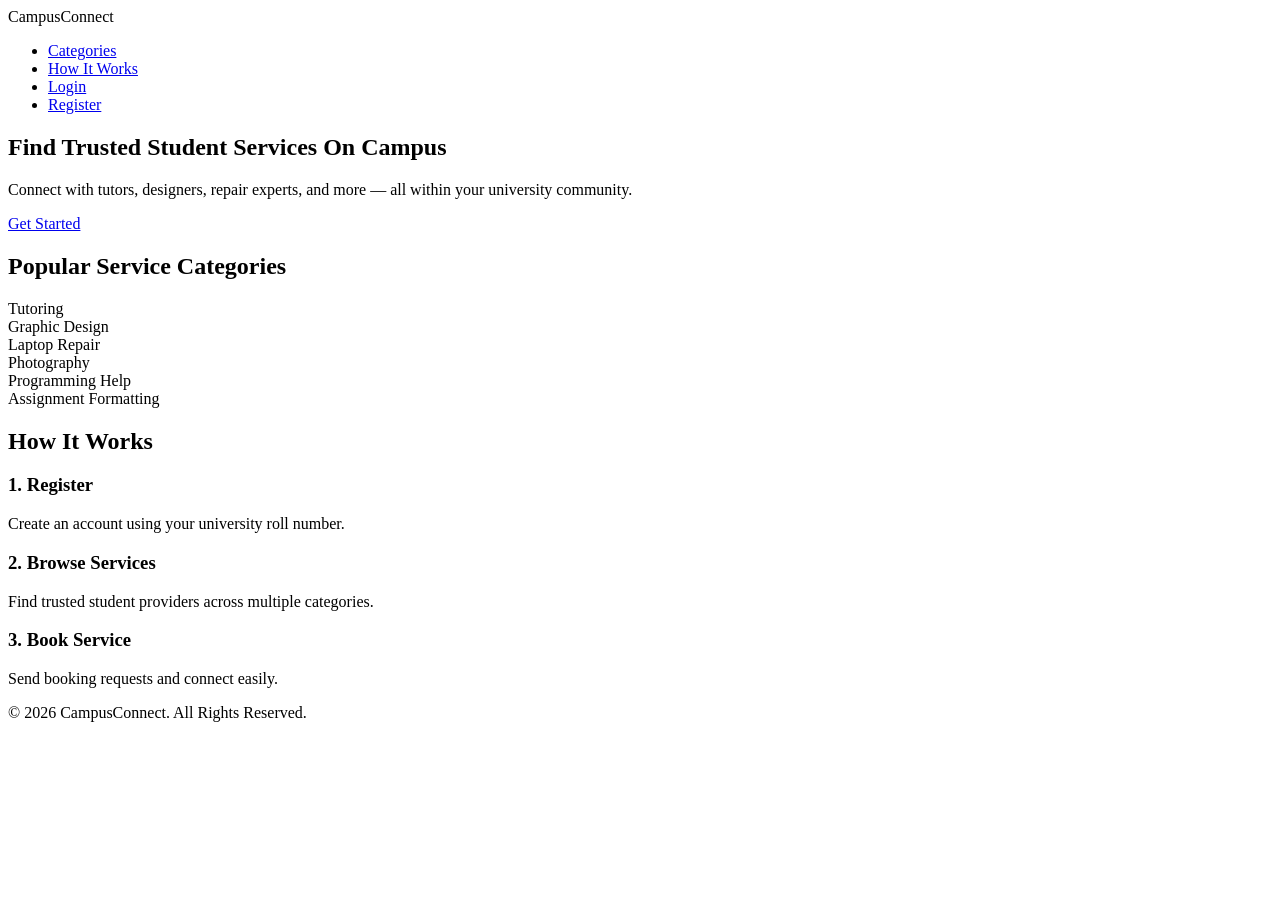
==== index.html @ a0777a3f "admin.html page is created and styled , also changes color of almost evrything" ====
<!DOCTYPE html>
<html lang="en">
<head>
    <meta charset="UTF-8">
    <meta name="viewport" content="width=device-width, initial-scale=1.0">
    <title>CampusConnect</title>

    <link rel="stylesheet" href="css/style.css">
</head>
<body class="index">

    <!-- NAVBAR -->
    <header>
        <nav class="navbar">
            <div class="logo">CampusConnect</div>

            <ul class="nav-links">
                <li><a href="#categories">Categories</a></li>
                <li><a href="#how-it-works">How It Works</a></li>
                <li><a href="login.html">Login</a></li>
                <li><a href="register.html" class="register-btn">Register</a></li>
            </ul>
        </nav>
    </header>

    <!-- HERO SECTION -->
    <section class="hero">
        <div class="hero-content">
            <h1>Find Trusted Student Services On Campus</h1>
            <p>
                Connect with tutors, designers, repair experts, and more —
                all within your university community.
            </p>

            <a href="register.html" class="hero-btn">Get Started</a>
        </div>
    </section>

    <!-- SERVICE CATEGORIES -->
    <section id="categories" class="categories">
        <h2>Popular Service Categories</h2>

        <div class="category-grid">
            <div class="category-card">Tutoring</div>
            <div class="category-card">Graphic Design</div>
            <div class="category-card">Laptop Repair</div>
            <div class="category-card">Photography</div>
            <div class="category-card">Programming Help</div>
            <div class="category-card">Assignment Formatting</div>
        </div>
    </section>

    <!-- HOW IT WORKS -->
    <section id="how-it-works" class="how-it-works">
        <h2>How It Works</h2>

        <div class="steps">
            <div class="step-card">
                <h3>1. Register</h3>
                <p>Create an account using your university roll number.</p>
            </div>

            <div class="step-card">
                <h3>2. Browse Services</h3>
                <p>Find trusted student providers across multiple categories.</p>
            </div>

            <div class="step-card">
                <h3>3. Book Service</h3>
                <p>Send booking requests and connect easily.</p>
            </div>
        </div>
    </section>

    <!-- FOOTER -->
    <footer>
        <p>© 2026 CampusConnect. All Rights Reserved.</p>
    </footer>

    <script src="js/app.js"></script>
</body>
</html>
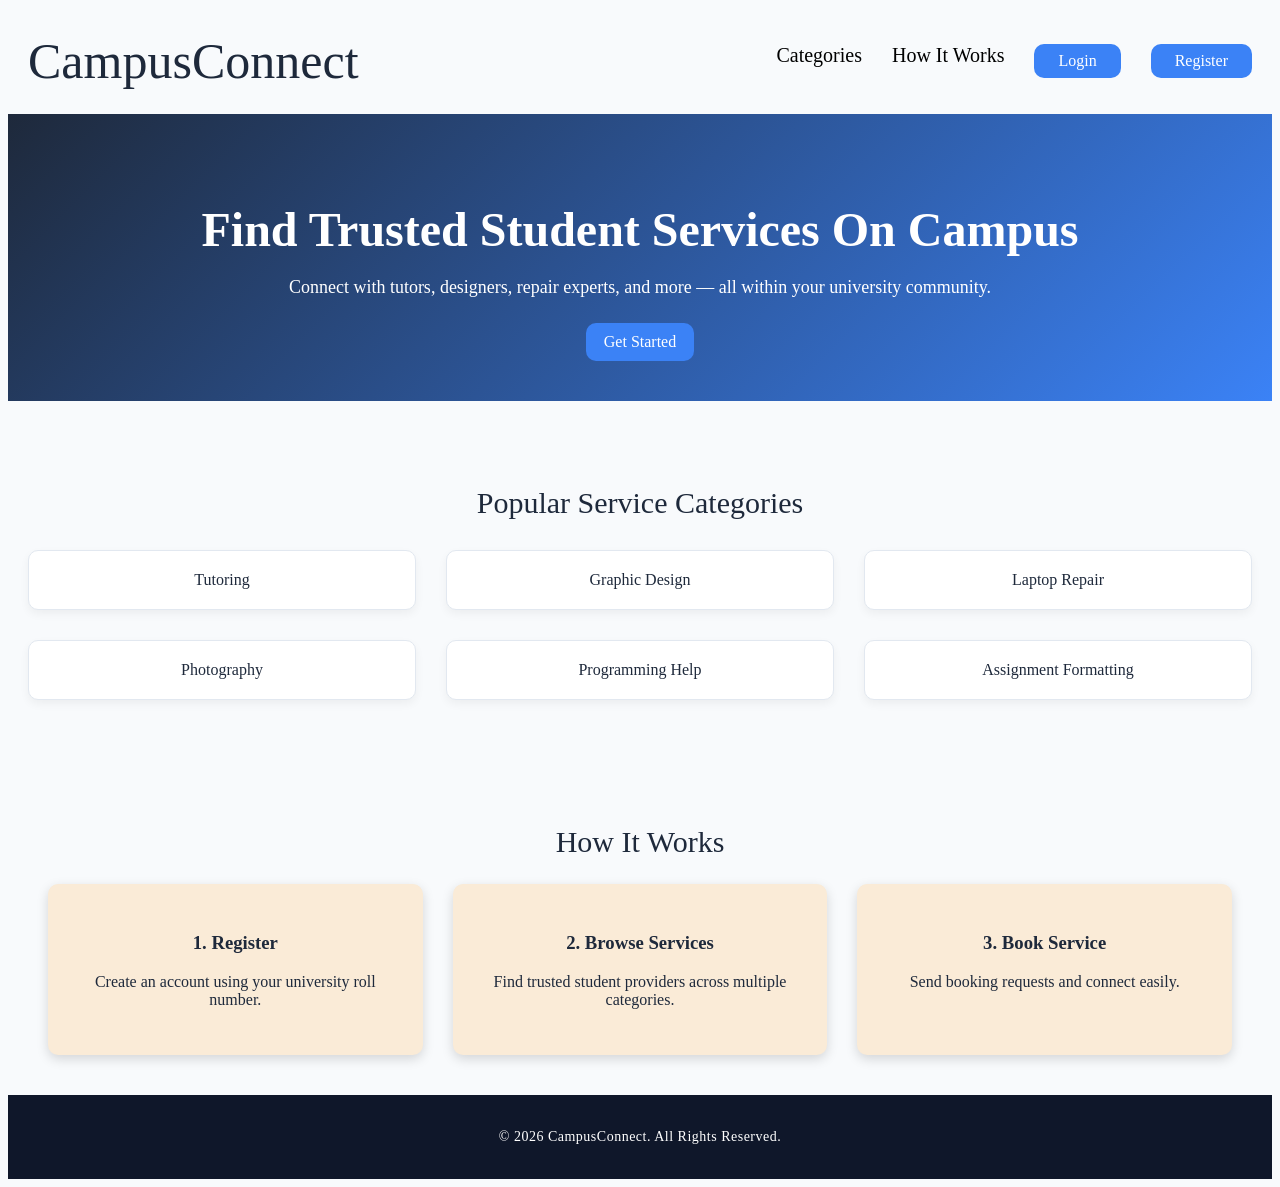
==== commit 2217d5b4: "final clear working version of project" ====
--- a/index.html
+++ b/index.html
@@ -4,79 +4,299 @@
     <meta charset="UTF-8">
     <meta name="viewport" content="width=device-width, initial-scale=1.0">
     <title>CampusConnect</title>
-
-    <link rel="stylesheet" href="css/style.css">
+    <link rel="stylesheet" href="style.css">
 </head>
-<body class="index">
-
-    <!-- NAVBAR -->
-    <header>
+<body>
+
+    <!-- 1. LANDING/LOGGED-OUT NAVBAR -->
+    <header id="logged-out-header" class="nav-container">
         <nav class="navbar">
             <div class="logo">CampusConnect</div>
-
             <ul class="nav-links">
                 <li><a href="#categories">Categories</a></li>
                 <li><a href="#how-it-works">How It Works</a></li>
-                <li><a href="login.html">Login</a></li>
-                <li><a href="register.html" class="register-btn">Register</a></li>
+                <li><a href="#login" class="login-nav-btn">Login</a></li>
+                <li><a href="#register" class="register-btn">Register</a></li>
             </ul>
         </nav>
     </header>
 
-    <!-- HERO SECTION -->
-    <section class="hero">
-        <div class="hero-content">
-            <h1>Find Trusted Student Services On Campus</h1>
-            <p>
-                Connect with tutors, designers, repair experts, and more —
-                all within your university community.
-            </p>
-
-            <a href="register.html" class="hero-btn">Get Started</a>
-        </div>
-    </section>
-
-    <!-- SERVICE CATEGORIES -->
-    <section id="categories" class="categories">
-        <h2>Popular Service Categories</h2>
-
-        <div class="category-grid">
-            <div class="category-card">Tutoring</div>
-            <div class="category-card">Graphic Design</div>
-            <div class="category-card">Laptop Repair</div>
-            <div class="category-card">Photography</div>
-            <div class="category-card">Programming Help</div>
-            <div class="category-card">Assignment Formatting</div>
-        </div>
-    </section>
-
-    <!-- HOW IT WORKS -->
-    <section id="how-it-works" class="how-it-works">
-        <h2>How It Works</h2>
-
-        <div class="steps">
-            <div class="step-card">
-                <h3>1. Register</h3>
-                <p>Create an account using your university roll number.</p>
+    <!-- 2. USER DASHBOARD/LOGGED-IN NAVBAR -->
+    <header id="logged-in-header" class="nav-container hidden">
+        <nav class="navbar">
+            <div class="logo">CampusConnect</div>
+            <ul class="nav-links">
+                <li><a href="#home">Home</a></li>
+                <li><a href="#home-services">Services</a></li>
+                <li><a href="#home-requests">Requests</a></li>
+                <li><a href="#home-about">About</a></li>
+            </ul>    
+            <div class="user-actions">
+                <div class="search-container">
+                    <label for="search-input" class="hidden">Search services</label>
+                    <input id="search-input" type="text" placeholder="Search services">
+                    <div id="search-dropdown" class="search-results-dropdown hidden"></div>
+                </div>
+                <a href="#profile" class="user-profile-link">
+                    <span class="user-profile">user</span>
+                </a>
+                <button class="logout-btn">Logout</button>
             </div>
-
-            <div class="step-card">
-                <h3>2. Browse Services</h3>
-                <p>Find trusted student providers across multiple categories.</p>
-            </div>
-
-            <div class="step-card">
-                <h3>3. Book Service</h3>
-                <p>Send booking requests and connect easily.</p>
-            </div>
-        </div>
-    </section>
-
-    <!-- FOOTER -->
+        </nav>
+    </header>
+
+    <main id="main-content">
+
+        <!-- VIEW A: LANDING PAGE -->
+        <section id="view-landing" class="view-section">
+            <section class="hero">
+                <div class="hero-content">
+                    <h1>Find Trusted Student Services On Campus</h1>
+                    <p>Connect with tutors, designers, repair experts, and more — all within your university community.</p>
+                    <a href="#register" class="hero-btn">Get Started</a>
+                </div>
+            </section>
+
+            <section id="categories" class="categories">
+                <h2>Popular Service Categories</h2>
+                <div class="category-grid">
+                    <div class="category-card">Tutoring</div>
+                    <div class="category-card">Graphic Design</div>
+                    <div class="category-card">Laptop Repair</div>
+                    <div class="category-card">Photography</div>
+                    <div class="category-card">Programming Help</div>
+                    <div class="category-card">Assignment Formatting</div>
+                </div>
+            </section>
+
+            <section id="how-it-works" class="how-it-works">
+                <h2>How It Works</h2>
+                <div class="steps">
+                    <div class="step-card">
+                        <h3>1. Register</h3>
+                        <p>Create an account using your university roll number.</p>
+                    </div>
+                    <div class="step-card">
+                        <h3>2. Browse Services</h3>
+                        <p>Find trusted student providers across multiple categories.</p>
+                    </div>
+                    <div class="step-card">
+                        <h3>3. Book Service</h3>
+                        <p>Send booking requests and connect easily.</p>
+                    </div>
+                </div>
+            </section>
+        </section>
+
+        <!-- VIEW B: LOGIN PAGE -->
+        <section id="view-login" class="view-section register hidden">
+            <header class="page_header">
+                <h1>Welcome Back</h1>
+            </header>
+            <form id="login-form" class="card">
+                <h2>Login</h2>
+                <div class="fields">
+                    <label for="login-email">Email</label>
+                    <input id="login-email" name="email" type="email" autocomplete="email" required placeholder="Enter Your email">
+                    <label for="login-password">Password</label>
+                    <input id="login-password" name="password" type="password" required placeholder="Enter Your Password">
+                    <button type="submit">Login</button>
+                </div>
+            </form>
+            <p>Don’t have account? <a href="#register">Register</a></p>
+        </section>
+
+        <!-- VIEW C: REGISTER PAGE -->
+        <section id="view-register" class="view-section register hidden">
+            <header class="page_header">
+                <h1>Registration</h1>
+            </header>
+            <form id="register-form" class="card">
+                <h2>Create Account</h2>
+                <div class="fields">
+                    <label for="register-fullname">Full Name</label>
+                    <input id="register-fullname" name="fullname" type="text" autocomplete="name" required placeholder="Enter Your Name">
+                    <label for="register-email">Email</label>
+                    <input id="register-email" name="email" type="email" autocomplete="email" required placeholder="Enter Your email">
+                    <label for="register-university_id">University ID</label>
+                    <input id="register-university_id" name="university_id" type="text" required autocomplete="off" placeholder="Roll Number / Staff ID">
+                    <div class="form_group">
+                        <label for="register-password">Password</label>
+                        <input id="register-password" name="password" type="password" required placeholder="Create Strong Password">
+                        <label for="register-confirm_password">Confirm Password</label>
+                        <input id="register-confirm_password" name="confirm_password" type="password" required placeholder="Must Match with Password">
+                        <small>Must match password</small>
+                    </div>
+                    <button type="submit">Register</button>
+                </div>
+            </form>
+            <p>Already have an account? <a href="#login">Login</a></p>
+        </section>
+
+        <!-- VIEW D: HOME / ACTIVE REQUESTS BOARD -->
+        <section id="view-home" class="view-section hidden">
+            <section class="welcome-section">
+                <h1>Welcome Back</h1>
+                <p>Connect with tutors, designers, repair experts, and more — all within your university community.</p>
+                <button class="explore-btn">Explore Now</button>
+            </section>  
+
+            <section class="services-section">
+                <h2>Popular Services</h2>
+                <div class="services-grid">
+                    <div class="service-card">
+                        <h3>DBMS Tutoring</h3>
+                        <p>Get personalized database management guidance for assignments, concepts, ER diagrams, normalization, and SQL practice.</p>
+                        <button>Contact</button>
+                    </div>
+                    <div class="service-card">
+                        <h3>Programming Help</h3>
+                        <p>Receive support for coding projects, debugging, web development tasks, and semester programming assignments.</p>
+                        <button>Contact</button>
+                    </div>
+                    <div class="service-card">
+                        <h3>Laptop Repair</h3>
+                        <p>Find trusted campus technicians for software troubleshooting, hardware fixes, formatting, and performance optimization.</p>
+                        <button>Contact</button>
+                    </div>
+                    <div class="service-card">
+                        <h3>Assignment Formatting</h3>
+                        <p>Get professional formatting for reports, presentations, documentation, and university assignment submissions.</p>
+                        <button>Contact</button>
+                    </div>
+                    <div class="service-card">
+                        <h3>Photography</h3>
+                        <p>Connect with student photographers for event coverage, portraits, product shoots, and creative campus projects.</p>
+                        <button>Contact</button>
+                    </div>
+                    <div class="service-card">
+                        <h3>Graphic Design</h3>
+                        <p>Create professional posters, social media designs, presentations, logos, and branding materials for academic and personal projects.</p>
+                        <button>Contact</button>
+                    </div>
+                </div>
+            </section> 
+
+            <section class="requests-section">
+                <h2>Active Requests</h2>
+                <div class="requests-header-action">
+                    <a href="#create-request" class="create-request-section-btn">Post a New Request</a>
+                    
+                    <div class="sort-controls">
+                        <span>Filter by Category:</span>
+                        <select id="filter-category" class="sort-btn" style="width: auto;">
+                            <option value="All">All Categories</option>
+                            <option value="Tutoring">Tutoring</option>
+                            <option value="Graphic Design">Graphic Design</option>
+                            <option value="Programming Help">Programming Help</option>
+                            <option value="Laptop Repair">Laptop Repair</option>
+                            <option value="Photography">Photography</option>
+                            <option value="Other">Other</option>
+                        </select>
+                    </div>
+
+                    <div class="sort-controls">
+                        <span>Sort by:</span>
+                        <button id="sort-category" class="sort-btn">Category</button>
+                        <button id="sort-newest" class="sort-btn">Newest</button>
+                        <button id="sort-budget" class="sort-btn">Budget</button>
+                    </div>
+                </div>
+
+                <div class="requests-grid" id="requests-list"></div>
+            </section>
+        </section>
+
+        <!-- VIEW E: CREATE REQUEST FORM -->
+        <section id="view-create-request" class="view-section register hidden">
+            <header>
+                <h1>Create Request</h1>
+            </header>
+            <form class="request-form card" id="request-form">
+                <label for="request-title">Title</label>
+                <input id="request-title" name="title" type="text" placeholder="Enter request title" required>
+                
+                <label for="request-description">Request Description</label>
+                <textarea id="request-description" name="request-des" placeholder="Describe what you want" required></textarea>
+                
+                <label for="request-category">Categories</label>
+                <select id="request-category" name="categories-dropdown">
+                    <option value="Tutoring">Tutoring</option>
+                    <option value="Graphic Design">Graphic Design</option>
+                    <option value="Programming Help">Programming Help</option>
+                    <option value="Laptop Repair">Laptop Repair</option>
+                    <option value="Photography">Photography</option>
+                    <option value="Other">Other</option>
+                </select>
+                
+                <label for="request-deadline">Deadline</label>
+                <input id="request-deadline" name="deadline" type="date" required>
+                
+                <label for="request-budget">Budget</label>
+                <input id="request-budget" name="budget" type="number" required placeholder="Enter expected budget">
+                
+                <button class="submit-btn" type="submit">Submit Request</button>
+            </form>
+        </section>
+
+        <!-- VIEW F: REQUEST DETAILS AND SEND OFFER (Persistent Back Button Layout) -->
+        <section id="view-request-details" class="view-section register hidden">
+            <main class="request-details-card card">
+                <h1 id="details-title">Loading Details...</h1>
+                <p id="details-desc">Full request details will appear here...</p>
+                
+                <div class="request-meta">
+                    <p><strong>Category:</strong> <span id="details-category"></span></p>
+                    <p><strong>Budget:</strong> <span id="details-budget"></span></p>
+                    <p><strong>Deadline:</strong> <span id="details-deadline"></span></p>
+                    <p><strong>Client:</strong> <span id="details-client"></span></p>
+                </div>
+
+                <section class="offer-form-section hidden">
+                    <h2>Send an Offer to Help</h2>
+                    <form id="offer-form" class="fields">
+                        <label for="offer-message">Your Proposal Message</label>
+                        <textarea id="offer-message" required placeholder="Tell the client how you can help..."></textarea>
+                        
+                        <button type="submit" class="submit-btn">Send Offer to Client</button>
+                    </form>
+                </section>
+
+                <div class="form-actions" style="margin-top: 20px;">
+                    <a href="#home" class="cancel-btn">Back to Dashboard</a>
+                </div>
+            </main>
+        </section>
+
+        <!-- VIEW G: PROFILE AND RECEIVED OFFERS -->
+        <section id="view-profile" class="view-section profile-page hidden">
+            <main class="profile-container card">
+                <div class="profile-header">
+                    <h1 id="profile-name">Loading...</h1>
+                    <p id="profile-email-header">student@university.edu</p>
+                </div>
+                <div class="profile-info">
+                    <p><strong>University ID:</strong> <span id="profile-id"></span></p>
+                    <p><strong>Contact Email:</strong> <span id="profile-email"></span></p>
+                </div>
+                
+                <section class="profile-activity">
+                    <h2>Offers Received on My Requests</h2>
+                    <div id="offers-received-list" class="activity-list"></div>
+                </section>
+
+                <div class="form-actions">
+                    <a href="#home" class="cancel-btn">Back to Dashboard</a>
+                </div>
+            </main>
+        </section>
+
+    </main>
+
     <footer>
         <p>© 2026 CampusConnect. All Rights Reserved.</p>
     </footer>
 
-    <script src="js/app.js"></script>
+    <script src="app.js"></script>
 </body>
 </html>
--- a/style.css
+++ b/style.css
@@ -0,0 +1,1469 @@
+*, *:before, *:after {
+    box-sizing: border-box !important;
+}
+
+body {
+    background-color: #f8fafc; 
+    color: #1e293b;            
+    /* font-family: sans-serif;    */
+}
+
+.navbar{
+    display: flex;
+    justify-content: space-between;
+    align-items: center ;
+    padding: 20px;
+    width: 100%;
+    box-sizing: border-box;
+}
+.logo{
+    font-size: 50px;
+    font-weight: 100;
+}
+.nav-links{
+    /* transition: o.4s; */
+    display: flex;
+    /* display: inline-block; */
+    gap: 30px;
+    list-style: none;
+}
+/* .nav-links a{
+    display: inline-block;
+    line-height: 1;
+} */
+
+.user-actions{
+    gap: 10px;
+    display: flex;
+    align-items: center;
+    /* border: 1px solid red; */
+}
+
+.user-profile-link {
+    text-decoration: none !important;
+    transition: 0.3s;
+    display: inline-block;
+}
+
+.user-profile-link:hover .user-profile {
+    color: #3b82f6; 
+    cursor: pointer;
+    transform: scale(1.05); 
+}
+
+/* .login-nav-btn {
+    transition: 0.4s;
+    display: inline-block;
+    border: 2px solid #3b82f6; 
+    color: #3b82f6 !important; 
+    padding: 3px 26px; 
+    border-radius: 10px;
+    text-decoration: none;
+    font-size: 16px;
+    font-weight: 500;
+}
+
+.login-nav-btn:hover {
+    background-color: rgba(59, 130, 246, 0.08); 
+    transform: translateY(-4px);
+    box-shadow: 0 4px 10px rgba(59, 130, 246, 0.15);
+} */
+
+/* .register-btn{
+    transition: 0.4s;
+    display: inline-block;
+    background-color: #3b82f6;
+    color: white;
+    padding: 5px 30px;
+    border-radius: 10px;
+    text-decoration: none; */
+    /* transform: translateY(-4px); */
+    /* box-shadow: 0 4px 10px rgb(0, 0, 0.5); */
+/* } */
+/* .register-btn:hover{
+    transform: translateY(-4px);
+    box-shadow: 0 4px 10px rgba(0, 0, 0, 0.5) ;
+    background-color: #2563eb;
+} */
+
+
+.nav-links a.login-nav-btn,
+.nav-links a.register-btn {
+    background-color: #3b82f6 !important; 
+    color: #ffffff !important;            
+    padding: 8px 24px !important;        
+    font-size: 16px !important;           
+    font-weight: 500 !important;
+    border-radius: 10px !important;
+    border: none !important;              
+    transition: 0.4s;
+    display: inline-block;
+    text-decoration: none !important;
+}
+
+.nav-links a.login-nav-btn:hover,
+.nav-links a.register-btn:hover {
+    background-color: #2563eb !important; 
+    transform: translateY(-4px);
+    box-shadow: 0 4px 10px rgba(0,0, 0, 0.3);
+}
+
+.nav-links a{
+    text-decoration: none;
+    color: black;
+    font-size: 20px;
+    font-weight: 500;
+}
+
+.hero{
+    padding: 40px 20px;
+    /* content: 10px 18px; */
+    background: linear-gradient(135deg, #1e293b 0%, #3b82f6 100%); 
+    /* background-color: rgb(132, 180, 202); */
+    color: white;
+}
+
+.hero-content{
+    text-align: center;
+}
+
+.hero-content h1{
+    /* padding: 40px 20px; */
+    font-size: 48px;
+    margin-bottom: 20px;
+}
+
+.hero-content p{
+    /* padding: 10px; */
+    /* text-align: ; */
+    font-size: 18px;
+    margin-bottom: 25px;
+}
+
+.hero-btn{
+    transition: 0.4s;
+    display: inline-block;
+    background-color: #3b82f6;
+    color: white;
+    padding: 10px 18px;
+    border-radius: 10px;
+    text-decoration: none;
+}
+.hero-btn:hover{
+    transform: translateY(-4px);
+    box-shadow: 0 4px 10px rgba(0, 0, 0, 0.5);
+    background-color: #2563eb;
+}
+
+/* .categories{
+    display: grid;
+    grid-template-columns: max-content;
+     gap: 10px; 
+}
+
+ .category-grid{
+    gap: 30px;
+    padding: 10px 18px;
+    box-shadow: inset;
+} */ 
+
+.categories{
+    padding: 60px 20px;
+    text-align: center;
+}
+
+.categories h2{
+    font-size: 30px;
+    font-weight: 100;
+}
+
+.category-grid{
+    /* border: 2px solid black; */
+    display: grid;
+    grid-template-columns:1fr 1fr 1fr ; /*repeat(3,1fr);/*100px 100px 100px;
+    /* grid-template-rows: 100px 100px;  */
+    gap: 30px;
+    margin-top: 30px; 
+}
+
+.category-card{
+    /* border: 2px solid black; */
+    /* height: 55px;
+    width: 55px; */
+    border: 1px solid #e2e8f0;
+    transition: 0.4s; 
+    padding: 20px; 
+    background: #ffffff;
+    border-radius: 10px;
+    box-shadow: 0 4px 10px rgba(0,0,0,0.05); 
+}
+
+.category-card:hover{
+    box-shadow:4px 8px 20px rgba(0,0,0,0.5);
+    /* transition: 0.4s; */
+    transform: translateY(-4px); /*(4px)*/
+}
+
+.how-it-works{
+
+    text-align: center;
+    padding: 40px;
+}
+.how-it-works h2{
+    font-size: 30px;
+    font-weight: 100;
+}
+.steps{
+    display: flex;
+    /* flex: 1; */
+    gap: 30px;
+    /* background-color: antiquewhite; */
+}
+
+.step-card{
+    flex: 1;
+    background-color: antiquewhite;
+    border-radius: 10px;
+    box-shadow: 0 4px 12px rgba(0,0,0,0.15);/* box-shadow: 4px 8px 20px rgb(78, 75, 75); */
+    padding: 30px;
+}
+
+
+/* .page_header{
+    text-align: center;
+}
+
+.fields{
+    text-align: center;
+}
+
+.card h2{
+    text-align: center;
+}
+
+.card p{
+    text-align: center;
+} */
+
+.register{
+    /* border-radius: 10px; */
+    display: flex;
+    flex-direction: column;
+    align-items: center;
+    min-height: 100vh;
+    /* padding: 40px;
+    width: 500px; */
+    /* box-shadow: 0 8px 20px rgba(0,0,0,0.15);
+    background-color: white; */
+}
+
+/* .card{
+    /* gap: 30px; */
+/* }  */
+
+.card{
+    /* text-align: center; */
+    background-color: white;
+    box-shadow: 3 10px 25px rgba(0,0,0,0.3);
+    padding: 40px;
+    width:  500px;
+    /* height: 400px; */
+    /* margin-left: 350px; */
+    border-radius: 20px;
+    /* padding-left: 40px; */
+    /* margin-butto: 40px; */
+}
+
+.fields{
+    display: flex ;
+    flex-direction: column; 
+    /* padding: 100px ; */
+    gap:10px;
+}
+.form_group{
+    display: flex;
+    flex-direction: column;
+    gap: 10px;
+}
+
+.fields input{
+
+    border: 2px solid  gray;
+    border-radius: 8px;
+    padding: 10px;
+    width: 100%;
+    font-size: 16px;
+    transition: 0.4s;
+    outline: none;
+    /* height: fit-content; */
+}
+.fields label{
+    margin-top: 8px;
+    font-size: larger;
+    font-weight: 100;
+}
+.fields input:focus{
+    border-color: rgb(127, 144, 255);
+    box-shadow: 3px 10px 25px rgba(0,0,0,0.3);
+}
+
+.fields button{
+    /* transition: 0.4s; */
+    /* border: black; */
+    /* display: inline; */
+    font-size: large;
+    cursor: pointer;
+    background-color: #3b82f6;
+    border: none;
+    color: white;
+    padding: 10px 18px;
+    border-radius: 10px;
+    transition: 0.3s;
+    /* box-shadow: rgb(0, 0, 0.5) */
+}
+
+
+.fields button:hover{
+    background-color: #2563eb;
+    transform: translateY(-4px); 
+    box-shadow: 3px 10px 25px rgba(0,0,0,0.3);
+}  
+
+.register p{
+    /* background-color:; */
+    font-size: larger;
+}
+.register p a{
+    display: inline-block;
+    transition: all 0.3s ease;
+    text-decoration: none;
+    background-color: #3b82f6;
+    color: white;
+    border-radius: 8px;
+    padding: 4px 8px;
+}
+.register p a:hover{
+    /* display: inline; */
+    background-color: #2563eb;
+    transform: translateY(-4px); 
+    box-shadow: 3px 10px 25px rgba(0,0,0,0.3);
+}
+
+nav .user-actions input{
+    border-radius: 10px;
+    font-size: 14px;
+    border-color: rgb(187, 188, 196);
+    /* box-shadow: 3px 10px 25px rgba(0,0,0,0.3); */
+    padding: 6px 10px;
+    /* outline: ; */
+    transition: all 0.3s ease;
+    outline: none;
+}
+
+.search-container {
+    position: relative;
+    display: inline-block;
+}
+
+.search-results-dropdown {
+    position: absolute;
+    top: 100%;
+    left: 0;
+    width: 100%;
+    background-color: #ffffff;
+    border: 1px solid #cbd5e1;
+    border-radius: 8px;
+    box-shadow: 0 10px 15px -3px rgba(0, 0, 0, 0.1);
+    z-index: 1000;
+    max-height: 250px;
+    overflow-y: auto;
+    margin-top: 5px;
+}
+
+.search-item-link {
+    display: block;
+    padding: 10px 15px;
+    color: #1e293b;
+    text-decoration: none !important;
+    font-size: 14px;
+    font-weight: 500;
+    transition: 0.2s;
+    border-bottom: 1px solid #f1f5f9;
+    text-align: left;
+}
+
+.search-item-link:last-child {
+    border-bottom: none;
+}
+
+.search-item-link:hover {
+    background-color: #f1f5f9;
+    color: #3b82f6; 
+}
+
+
+
+.search-no-results {
+    color: #64748b !important;        
+    cursor: default !important;      
+    background-color: transparent !important;
+}
+
+.search-no-results:hover {
+    background-color: transparent !important; 
+    color: #64748b !important;
+}
+
+.logout-btn{
+    border-radius: 10px;
+    padding: 6px 20px;
+    background-color: #3b82f6;
+    transition: 0.4s;
+    color: white;  
+    border: none; 
+}
+
+.logout-btn:hover{
+    transform: translateY(-4px);
+    box-shadow: 0 4px 10px rgba(0, 0, 0, 0.5) ; 
+    background-color:  #2563eb;  
+}
+
+.user-profile{
+    padding: 6px 10px;
+}
+
+.welcome-section{
+    background: linear-gradient(135deg, #1e293b 0%, #3b82f6 100%);
+    color:white;
+    /* background-color: rgb(132, 180, 202); */
+    text-align: center;
+    padding: 40px 20px;
+    /* margin-top: 20px; */
+}
+
+.welcome-section h1{
+    font-size: 50px;
+    /* font-weight: 100; */
+    margin-bottom: 20px;
+}
+
+.welcome-section p{
+    font-size: 18px;
+    line-height: 30px;
+    margin-bottom: 25px;
+}
+
+.explore-btn{
+    transition: 0.4s;
+    /* display: inline-block; */
+    background-color: #3b82f6;
+    color: white;
+    padding: 10px 18px;
+    border-radius: 10px;
+    border: none;
+    /* text-decoration: none; */
+}
+
+.explore-btn:hover{
+    transform: translateY(-4px);
+    box-shadow: 0 4px 10px rgba(0, 0, 0, 0.5) ; 
+    background-color:  #2563eb; 
+}
+
+.services-section{
+    text-align: center;
+    padding: 60px 20px;
+}
+
+.services-section h2{
+    font-size: 30px;
+    font-weight: 700;
+}
+
+.services-grid{
+    /* border: 2px solid black; */
+    display: grid;
+    grid-template-columns:1fr 1fr 1fr ;
+    gap: 30px;
+    margin-top: 30px;    
+}
+
+.service-card{
+    transition: 0.4s; 
+    padding: 20px; 
+    background: #ffffff;
+    border: 1px solid #e2e8f0;
+    border-radius: 10px;
+    /* box-shadow: 0 4px 10px rgba(0,0,0,0.1);  */
+}
+.service-card h3{
+    font-size: 25px;
+    font-weight: 600;
+    margin-bottom: 30px;
+}
+.service-card p{
+    font-size: 20px;
+    line-height: 1.6;
+    font-weight: 400;
+    margin-bottom: 30px;
+}
+
+.service-card button{
+    border: none;
+    cursor: pointer;
+    transition: 0.4s;
+    background-color: #64748b;
+    color: white;
+    border-radius: 10px;
+    padding: 10px 18px;
+}
+
+.service-card button:hover{
+    transform: translateY(-4px);
+    box-shadow: 0 4px 10px rgba(0, 0, 0, 0.5) ;
+    background-color: #475569;  
+}
+
+.service-card:hover{
+    transform: translateY(-4px);
+    box-shadow: 0 4px 10px rgba(0, 0, 0, 0.8) ; 
+}
+
+.requests-section{
+    text-align: center;
+    padding: 60px 20px;
+}
+
+.requests-list{
+    display: flex;
+    flex-direction: column;
+    margin-top: 30px;
+    gap: 30px;
+}
+
+.requests-header-action {
+    margin-top: 15px;
+    margin-bottom: 30px;
+    display: flex;
+    flex-direction: column;
+    align-items: center;
+    gap: 12px;
+}
+
+.requests-header-action p {
+    font-size: 16px;
+    color: #64748b;
+    margin: 0;
+}
+
+.create-request-section-btn {
+    transition: 0.4s;
+    display: inline-block;
+    background-color: #3b82f6; 
+    color: white;
+    padding: 10px 22px;
+    border-radius: 10px;
+    text-decoration: none;
+    font-weight: 500;
+    box-shadow: 0 4px 6px -1px rgba(59, 130, 246, 0.1);
+}
+
+.create-request-section-btn:hover {
+    background-color: #2563eb; 
+    transform: translateY(-4px);
+    box-shadow: 0 6px 15px rgba(37, 99, 235, 0.25);
+}
+
+.sort-controls {
+    display: flex;
+    align-items: center;
+    gap: 10px;
+    margin-top: 15px;
+}
+
+.sort-controls span {
+    font-size: 14px;
+    color: #64748b;
+    font-weight: 500;
+}
+
+.sort-btn {
+    background-color: #ffffff;
+    border: 1px solid #cbd5e1;
+    color: #475569;
+    padding: 6px 14px;
+    border-radius: 20px; 
+    cursor: pointer;
+    font-size: 13px;
+    font-weight: 500;
+    transition: 0.3s;
+}
+
+.sort-btn:hover {
+    background-color: #f1f5f9;
+    border-color: #94a3b8;
+}
+
+.sort-btn.active {
+    background-color: #3b82f6; 
+    border-color: #3b82f6;
+    color: white;
+}
+
+.requests-grid {
+    display: grid;
+    grid-template-columns: 1fr 1fr 1fr; 
+    gap: 30px;
+    margin-top: 30px;
+}
+.request-card{
+    text-align: left;
+    transition: 0.4s; 
+    padding: 20px; 
+    background: #ffffff;
+    border: 1px solid #e2e8f0;
+    border-radius: 10px;
+}
+
+.request-card h3{
+    font-size: 25px;
+    font-weight: 600;
+    margin-bottom: 30px;
+}
+
+.request-card p{
+    font-size: 16px;
+    line-height: 1.6;
+    color: rgb(90, 90, 90);
+    margin-bottom: 20px;
+}
+
+.request-card button{
+    border: none;
+    cursor: pointer;
+    transition: 0.4s;
+    background-color: #64748b;
+    color: white;
+    border-radius: 10px;
+    padding: 10px 18px;
+}
+
+.request-card button:hover{
+    transform: translateY(-4px);
+    box-shadow: 0 4px 10px rgba(0, 0, 0, 0.5) ; 
+    background-color: #475569;
+}
+
+footer{
+    padding: 20px;
+    text-align: center;
+    background-color:  #0f172a;
+    color: white;
+}
+
+footer p{
+    font-size: 14px;
+    letter-spacing: 0.5px;
+}
+
+.create-request-page{
+    display: flex;
+    flex-direction: column;
+    align-items: center ;
+    min-height: 100vh;
+    padding: 40px 20px;
+}
+
+.request-form{
+    /* background-color: rgb(226, 217, 217); */
+    /* border-radius: 10px; */
+    display: flex;
+    flex-direction: column;
+    gap: 10px;
+    padding: 40px;
+    width: 500px; 
+    /* box-shadow: 0 8px 20px rgba(0,0,0,0.15);
+    background-color: white;  */
+    /* text-align: center; */
+    /* background-color: white;
+    box-shadow: 3 10px 25px rgba(0,0,0,0.3);
+    padding: 40px;
+    width:  500px;
+    /* height: 400px; */
+    /* margin-left: 350px; */
+    /* border-radius: 20px; */
+    /* padding-left: 40px; */
+    /* margin-butto: 40px; */ 
+}
+
+.request-form input,.request-form select, .request-form textarea{
+    border: 2px solid  gray;
+    border-radius: 8px;
+    padding: 10px;
+    width: 100%;
+    font-size: 16px;
+    transition: 0.4s;
+    outline: none;
+}
+
+.request-form label{
+    margin-top: 8px;
+    font-size: larger;
+    font-weight: 100;
+}
+
+.request-form input:focus,.request-form select:focus, .request-form textarea:focus{
+    border-color: rgb(127, 144, 255);
+    box-shadow: 3px 10px 25px rgba(0,0,0,0.3);
+}
+
+.request-form button{
+    font-size: large;
+    cursor: pointer;
+    background-color: #3b82f6;
+    border: none;
+    color: white;
+    padding: 10px 18px;
+    border-radius: 10px;
+    transition: 0.3s;
+}
+
+.request-form button:hover{
+    background-color:  #2563eb;
+    transform: translateY(-4px); 
+    box-shadow: 3px 10px 25px rgba(0,0,0,0.3);
+}
+
+/* .request-details-page{
+    display: flex;
+    flex-direction: column;
+    align-items: center ;
+    min-height: 100vh;
+    padding: 40px 20px;
+    justify-content: center;
+}
+
+.request-details-card{
+    display: flex;
+    flex-direction: column;
+    gap: 10px;
+    padding: 40px;
+    width: 500px; 
+    transition: 0.4s; 
+    padding: 40px; 
+    background: rgb(226, 217, 217);
+    border-radius: 10px;
+} */
+
+.request-details-page{
+    display: flex;
+    flex-direction: column;
+    justify-content: center;
+    align-items: center;
+    min-height: 100vh;
+    padding: 40px 20px;
+}
+.request-details-card{
+    width: 700px;
+    padding: 20px 0;
+}
+/*.request-details-card{
+    background-color: white;
+    width: 700px;
+    padding: 40px;
+    border-radius: 20px;
+    box-shadow: 0 8px 20px rgba(0,0,0,0.15);
+} */
+
+.request-details-card h1{
+    font-size: 36px;
+    font-weight: 100;
+    margin-bottom: 25px;
+}
+
+.request-details-card p{
+    font-size: 18px;
+    line-height: 1.7;
+    color: rgb(80, 80, 80);
+}
+
+.request-details-card.card {
+    width: 700px !important;
+    margin-top: 40px !important;
+}
+
+.request-details-card .request-meta {
+    margin-bottom: 35px !important;
+}
+
+.request-meta{
+    margin-top: 30px;
+    padding-top: 20px;
+    border-top: 1px solid rgb(220, 220, 220);
+}
+
+.request-meta p{
+    margin-bottom: 15px;
+    font-size: 17px;
+}
+
+.request-meta strong{
+    color: black;
+}
+
+.request-actions{
+    display: flex;
+    gap: 20px;
+    margin-top: 35px;
+}
+
+.request-actions button{
+    background-color:rgb(108, 114, 155);
+    padding: 12px 22px;
+    border: none;
+    border-radius: 10px;
+    /* background-color: rgb(98, 99, 96); */
+    color: white;
+    font-size: 15px;
+    cursor: pointer;
+    transition: 0.4s;
+}
+
+.request-actions button:hover{
+    background-color: rgb(68, 89, 89);
+    transform: translateY(-4px);
+    box-shadow: 0 4px 10px rgba(0,0,0,0.4);
+}
+
+.submit-btn {
+    background-color: #3b82f6 !important;
+    color: white !important;
+    border: none;
+    border-radius: 8px;
+    padding: 10px 18px;
+    font-size: 16px;
+    font-weight: 500;
+    cursor: pointer;
+    transition: 0.3s;
+    width: 100%; 
+}
+
+.submit-btn:hover {
+    background-color: #2563eb !important; 
+    transform: translateY(-4px);
+    box-shadow: 0 4px 10px rgba(37, 99, 235, 0.3);
+}
+
+.profile-page{
+    display: flex;
+    flex-direction: column;
+    /* justify-content: center; */
+    align-items: center;
+    min-height: 100vh;
+    padding-bottom: 40px;
+    background-color: #f8fafc;
+    /* padding: 40px 20px; */
+}
+
+.profile-container{
+    width: 700px;
+    padding: 20px 0;
+}
+
+.profile-container.card {
+    width: 700px !important;
+    margin-top: 40px !important;
+}
+
+.profile-container .form-actions {
+    margin-top: 30px !important;
+}
+
+.profile-header h1{
+    font-size: 38px;
+    font-weight: 100;
+    margin-bottom: 15px;
+}
+
+.profile-header p{
+    font-size: 18px;
+    line-height: 1.7;
+    color: rgb(90, 90, 90);
+    margin-bottom: 35px;
+}
+
+.profile-info{
+    border-top: 1px solid rgb(220,220,220);
+    padding-top: 25px;
+}
+
+.profile-info p{
+    font-size: 18px;
+    margin-bottom: 18px;
+    color: rgb(70,70,70);
+}
+
+.profile-info strong{
+    color: black;
+}
+
+.profile-activity{
+    margin-top: 40px;
+}
+
+.profile-activity h2{
+    font-size: 28px;
+    font-weight: 100;
+    margin-bottom: 25px;
+}
+
+.activity-list{
+    display: flex;
+    flex-direction: column;
+    gap: 20px;
+}
+
+.activity-item{
+    padding: 20px;
+    border: 1px solid #e2e8f0;
+    border-radius: 10px;
+    background-color: #ffffff;
+    transition: 0.4s;
+}
+
+.activity-item p{
+    font-size: 17px;
+    color: rgb(60,60,60);
+}
+
+.activity-item:hover{
+    transform: translateY(-4px);
+    box-shadow: 0 4px 10px rgba(0,0,0,0.25);
+}
+
+.admin-navbar {
+    background-color: #1e293b;
+    padding: 15px 30px;
+}
+
+.admin-navbar .logo, 
+.admin-navbar .nav-links a {
+    color: white;
+}
+
+.admin-badge {
+    background-color: #e74c3c;
+    color: white;
+    font-size: 14px;
+    padding: 3px 8px;
+    border-radius: 4px;
+    margin-left: 10px;
+    vertical-align: middle;
+}
+
+.admin-page {
+    background-color: #f8fafc; 
+    min-height: 100vh;
+}
+
+.admin-container {
+    max-width: 1100px;
+    margin: 40px auto;
+    padding: 0 20px;
+}
+
+.admin-stats {
+    display: flex;
+    gap: 20px;
+    margin-bottom: 40px;
+}
+
+.stat-card {
+    flex: 1;
+    background-color: #ffffff; 
+    border: 1px solid #e2e8f0;   
+    border-radius: 10px;
+    padding: 20px;
+    text-align: center;
+    box-shadow: 0 4px 10px rgba(0,0,0,0.02);
+}
+
+.stat-card h3 {
+    font-size: 18px;
+    font-weight: 500;
+    color: #64748b; 
+    margin-bottom: 10px;
+}
+
+.stat-number {
+    font-size: 32px;
+    font-weight: bold;
+    color: #3b82f6; 
+}
+
+.admin-edit-card {
+    margin: 0 auto 40px auto;
+    max-width: 600px;
+    background-color: #ffffff;
+    border: 1px solid #e2e8f0;
+}
+
+.form-actions {
+    display: flex;
+    gap: 15px;
+    margin-top: 15px;
+}
+
+.save-btn {
+    flex: 2;
+    background-color: #3b82f6;
+    color: white;
+    padding: 10px;
+    border: none;
+    border-radius: 8px;
+    cursor: pointer;
+    font-size: 16px;
+    transition: 0.3s;
+}
+
+.save-btn:hover {
+    background-color: #2563eb;
+}
+
+.cancel-btn {
+    flex: 1;
+    background-color: #64748b;
+    color: white;
+    padding: 10px;
+    border: none;
+    border-radius: 8px;
+    cursor: pointer;
+    font-size: 16px;
+    transition: 0.3s;
+}
+
+.cancel-btn:hover {
+    background-color: #475569;
+}
+
+.admin-table-section {
+    background-color: #ffffff;
+    border: 1px solid #e2e8f0;   
+    padding: 30px;
+    border-radius: 10px;
+    box-shadow: 0 4px 12px rgba(0,0,0,0.02);
+}
+
+.admin-table-section h2 {
+    margin-bottom: 20px;
+    font-size: 24px;
+    font-weight: 500;
+    color: #1e293b;
+}
+
+.table-responsive {
+    overflow-x: auto;
+}
+
+.admin-table {
+    width: 100%;
+    border-collapse: collapse;
+    text-align: left;
+}
+
+.admin-table th, 
+.admin-table td {
+    padding: 15px;
+    border-bottom: 1px solid #e2e8f0;
+}
+
+.admin-table th {
+    background-color: #f8fafc; 
+    color: #475569;
+    font-weight: 600;
+}
+
+.admin-table tbody tr:hover {
+    background-color: #f8fafc;
+}
+
+.admin-table button {
+    padding: 8px 12px;
+    border: none;
+    border-radius: 6px;
+    cursor: pointer;
+    font-size: 14px;
+    transition: 0.3s;
+    color: white;
+    margin-right: 5px;
+}
+
+.admin-table .edit-btn {
+    background-color: #3b82f6;
+}
+
+.admin-table .edit-btn:hover {
+    background-color: #2563eb;
+}
+
+.admin-table .delete-btn {
+    background-color: #e74c3c;
+}
+
+.admin-table .delete-btn:hover {
+    background-color: #c0392b;
+}
+
+.hidden {
+    display: none !important;
+}
+
+.status-message {
+    padding: 20px;
+    text-align: center;
+    font-size: 16px;
+    color: #64748b;
+}
+
+.error-message {
+    color: #e74c3c;
+    font-weight: 500;
+}
+
+.admin-navbar .nav-links {
+    align-items: center;
+}
+
+.admin-navbar .nav-links .register-btn {
+    display: inline-block;
+    text-decoration: none;
+    background-color: #3b82f6;
+    color: white;
+}
+
+.admin-navbar .nav-links .register-btn:hover {
+    background-color: #2563eb;
+}
+
+
+.request-desc {
+    font-size: 15px;
+    line-height: 1.6;
+    color: #475569;
+    margin-bottom: 20px;
+}
+
+.request-meta {
+    margin: 20px 0;
+    text-align: left;
+    font-size: 15px;
+    color: #64748b; 
+    border-top: 1px solid #e2e8f0; 
+    padding-top: 15px;
+}
+
+.request-meta p {
+    margin: 6px 0; 
+}
+
+.request-meta strong {
+    color: #1e293b;
+}
+
+
+.contact-btn {
+    border: none;
+    cursor: pointer;
+    transition: 0.4s;
+    background-color: #64748b;
+    color: white;
+    border-radius: 10px;
+    padding: 10px 18px;
+    font-size: 14px;
+    font-weight: 500;
+}
+
+.contact-btn:hover {
+    background-color: #475569; 
+    transform: translateY(-4px);
+    box-shadow: 0 4px 10px rgba(0, 0, 0, 0.15);
+}
+
+
+.inline-error-text {
+    color: #e74c3c; 
+    display: block;
+    margin-top: 5px;
+    font-size: 13px;
+    font-weight: 500;
+}
+
+.form-alert {
+    padding: 10px;
+    border-radius: 8px;
+    margin-bottom: 15px;
+    text-align: center;
+    font-size: 14px;
+    font-weight: 500;
+}
+
+.alert-error {
+    background-color: #fadbd8;
+    color: #78281f;
+    border: 1px solid #f5b7b1;
+}
+
+.alert-success {
+    background-color: #d4efdf;
+    color: #145a32;
+    border: 1px solid #abebc6;
+}
+
+
+textarea:focus {
+    border-color: rgb(127, 144, 255);
+    box-shadow: 3px 10px 25px rgba(0,0,0,0.3);
+}
+
+.contact-btn {
+    display: inline-block;
+    transition: 0.4s;
+    background-color: #64748b;
+    color: white !important;
+    padding: 10px 18px;
+    border-radius: 10px;
+    text-decoration: none !important;
+    font-size: 14px;
+    font-weight: 500;
+    text-align: center;
+    border: none;
+    cursor: pointer;
+}
+
+.contact-btn:hover {
+    background-color: #475569; 
+    transform: translateY(-4px);
+    box-shadow: 0 4px 10px rgba(0,0,0,0.15);
+}
+
+
+
+.status-pending-admin {
+    color: #e67e22; 
+    font-weight: bold;
+    font-size: 14px;
+    margin-top: 10px;
+}
+
+.status-approved {
+    color: #27ae60; 
+    font-weight: bold;
+    font-size: 14px;
+    margin-top: 10px;
+}
+
+.profile-offer-title {
+    font-size: 18px;
+    font-weight: 600;
+    margin-bottom: 8px;
+    color: #1e293b;
+}
+
+.profile-offer-meta {
+    font-size: 15px;
+    color: #475569;
+    margin: 5px 0;
+}
+
+.contact-highlight {
+    background-color: #d4efdf;
+    color: #145a32;            
+    padding: 12px;
+    border-radius: 8px;
+    margin-top: 12px;
+    border: 1px solid #abebc6;
+    font-size: 15px;
+}
+
+a.cancel-btn {
+    display: inline-block;
+    text-align: center;
+    text-decoration: none !important;
+    line-height: 2.4;
+    color: white !important;
+}
+
+.submit-request-btn,
+#request-form .submit-btn {
+    background-color: #3b82f6 !important; 
+    color: white !important;              
+    width: 100% !important;                
+    padding: 10px 18px !important;         
+    border: none !important;
+    border-radius: 10px !important;       
+    transition: 0.3s;
+    font-size: 16px !important;
+    font-weight: 500 !important;
+    cursor: pointer;
+    display: block !important;            
+}
+
+.submit-request-btn:hover,
+#request-form .submit-btn:hover {
+    background-color: #2563eb !important; 
+    transform: translateY(-4px);
+    box-shadow: 0 4px 10px rgba(37, 99, 235, 0.3);
+}
+
+.request-form.card {
+    width: 700px !important;
+    margin-top: 40px !important;
+    background-color: #ffffff !important;
+    border: 1px solid #e2e8f0 !important;
+    border-radius: 20px !important;
+    box-shadow: 0 8px 25px rgba(0,0,0,0.05) !important;
+}
+
+
+/*  VERIFIED PROVIDER MODAL OVERLAY  */
+
+.modal-backdrop {
+    position: fixed;
+    top: 0;
+    left: 0;
+    width: 100%;
+    height: 100%;
+    background-color: rgba(30, 41, 59, 0.6); 
+    display: flex;
+    justify-content: center;
+    align-items: center;
+    z-index: 2000;
+    animation: fadeIn 0.3s ease;
+}
+
+.modal-content {
+    background-color: #ffffff;
+    border-radius: 16px;
+    padding: 30px;
+    width: 500px;
+    box-shadow: 0 20px 25px -5px rgba(0, 0, 0, 0.15);
+    animation: slideUp 0.3s ease;
+    text-align: center;
+}
+
+.modal-content h2 {
+    font-size: 22px;
+    font-weight: 600;
+    margin-bottom: 10px;
+    color: #1e293b;
+}
+
+.modal-content p {
+    font-size: 15px;
+    color: #64748b;
+    margin-bottom: 20px;
+}
+
+.provider-modal-item {
+    background-color: #f8fafc;
+    border: 1px solid #e2e8f0;
+    border-radius: 10px;
+    padding: 15px;
+    margin-bottom: 15px;
+    text-align: left;
+}
+
+.provider-modal-item h4 {
+    font-size: 16px;
+    font-weight: 600;
+    color: #1e293b;
+    margin-bottom: 4px;
+}
+
+.provider-email-btn {
+    display: inline-block;
+    transition: 0.3s;
+    background-color: #3b82f6;
+    color: white !important;
+    padding: 6px 14px;
+    border-radius: 6px;
+    text-decoration: none !important;
+    font-size: 13px;
+    font-weight: 500;
+    margin-top: 8px;
+}
+
+.provider-email-btn:hover {
+    background-color: #2563eb;
+}
+
+@keyframes fadeIn {
+    from { opacity: 0; }
+    to { opacity: 1; }
+}
+
+@keyframes slideUp {
+    from { transform: translateY(20px); opacity: 0; }
+    to { transform: translateY(0); opacity: 1; }
+}
+
+
+/* --- ADMIN PANEL COLLAPSIBLE TRIGGER --- */
+
+.add-provider-trigger-btn {
+    transition: 0.4s;
+    display: inline-block;
+    background-color: #3b82f6; 
+    color: white !important;
+    padding: 10px 22px;
+    border-radius: 20px; 
+    font-size: 15px;
+    font-weight: 500;
+    border: none;
+    cursor: pointer;
+    margin-bottom: 25px;
+    box-shadow: 0 4px 6px -1px rgba(59, 130, 246, 0.15);
+}
+
+.add-provider-trigger-btn:hover {
+    background-color: #2563eb; 
+    transform: translateY(-4px);
+    box-shadow: 0 6px 15px rgba(37, 99, 235, 0.25);
+}
+
+/* --- UNIFIED FORM INPUTS (SELECT & TEXTAREA) --- */
+
+/* Style all select dropdowns globally to match text inputs perfectly */
+select {
+    border: 2px solid gray;
+    border-radius: 8px;
+    padding: 10px;
+    width: 100%;
+    font-size: 16px;
+    transition: 0.4s;
+    outline: none;
+    background-color: #ffffff;
+    box-sizing: border-box !important;
+    font-family: inherit;
+    cursor: pointer;
+}
+
+select:focus {
+    border-color: rgb(127, 144, 255);
+    box-shadow: 3px 10px 25px rgba(0,0,0,0.3);
+}
+
+/* Specific styling for the 'Expiring Soon' Badge */
+.badge-expiring {
+    display: inline-block;
+    background-color: #fadbd8; 
+    color: #c0392b;         
+    font-size: 12px;
+    font-weight: bold;
+    padding: 4px 10px;
+    border-radius: 12px;
+    margin-bottom: 12px;
+    border: 1px solid #f5b7b1;
+    width: fit-content;
+}
